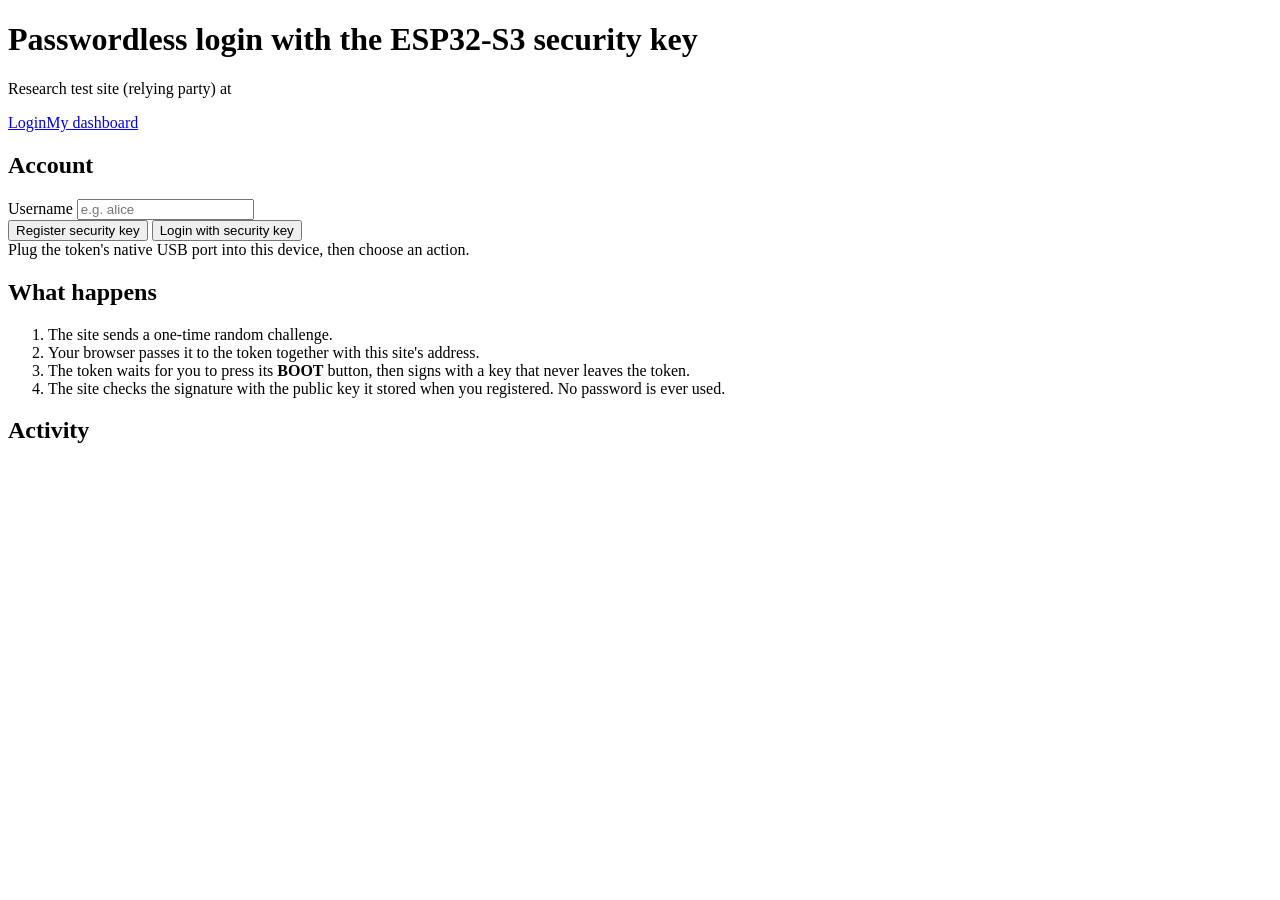
==== rp/static/index.html @ 5da0b701 "Phase 3+4: CTAP2 authenticator, credential store, local relying party with dashboards Firmware (fido" ====
<!doctype html>
<html lang="en">
<head>
  <meta charset="utf-8">
  <meta name="viewport" content="width=device-width, initial-scale=1">
  <title>FIDO2 Token Login</title>
  <link rel="icon" href="data:,">
  <link rel="stylesheet" href="/static/styles.css">
  <script type="module" src="/static/app.js"></script>
</head>
<body>
<header>
  <h1>Passwordless login with the ESP32-S3 security key</h1>
  <p>Research test site (relying party) at <span id="origin" class="mono"></span></p>
  <nav><a href="/">Login</a><a href="/dashboard">My dashboard</a></nav>
</header>
<main>
  <section class="card">
    <h2>Account</h2>
    <label for="username">Username</label>
    <input id="username" type="text" autocomplete="username webauthn" placeholder="e.g. alice" autocapitalize="none" spellcheck="false">
    <div class="row">
      <button id="register" class="secondary">Register security key</button>
      <button id="login">Login with security key</button>
    </div>
    <div id="banner" class="banner">Plug the token's native USB port into this device, then choose an action.</div>
    <p id="dash" class="muted" hidden>You are logged in. <a href="/dashboard">Open your dashboard →</a></p>
  </section>
  <section class="card">
    <h2>What happens</h2>
    <ol class="steps">
      <li>The site sends a one-time random challenge.</li>
      <li>Your browser passes it to the token together with this site's address.</li>
      <li>The token waits for you to press its <b>BOOT</b> button, then signs with a key that never leaves the token.</li>
      <li>The site checks the signature with the public key it stored when you registered. No password is ever used.</li>
    </ol>
  </section>
  <section class="card">
    <h2>Activity</h2>
    <ul id="log"></ul>
  </section>
</main>
</body>
</html>
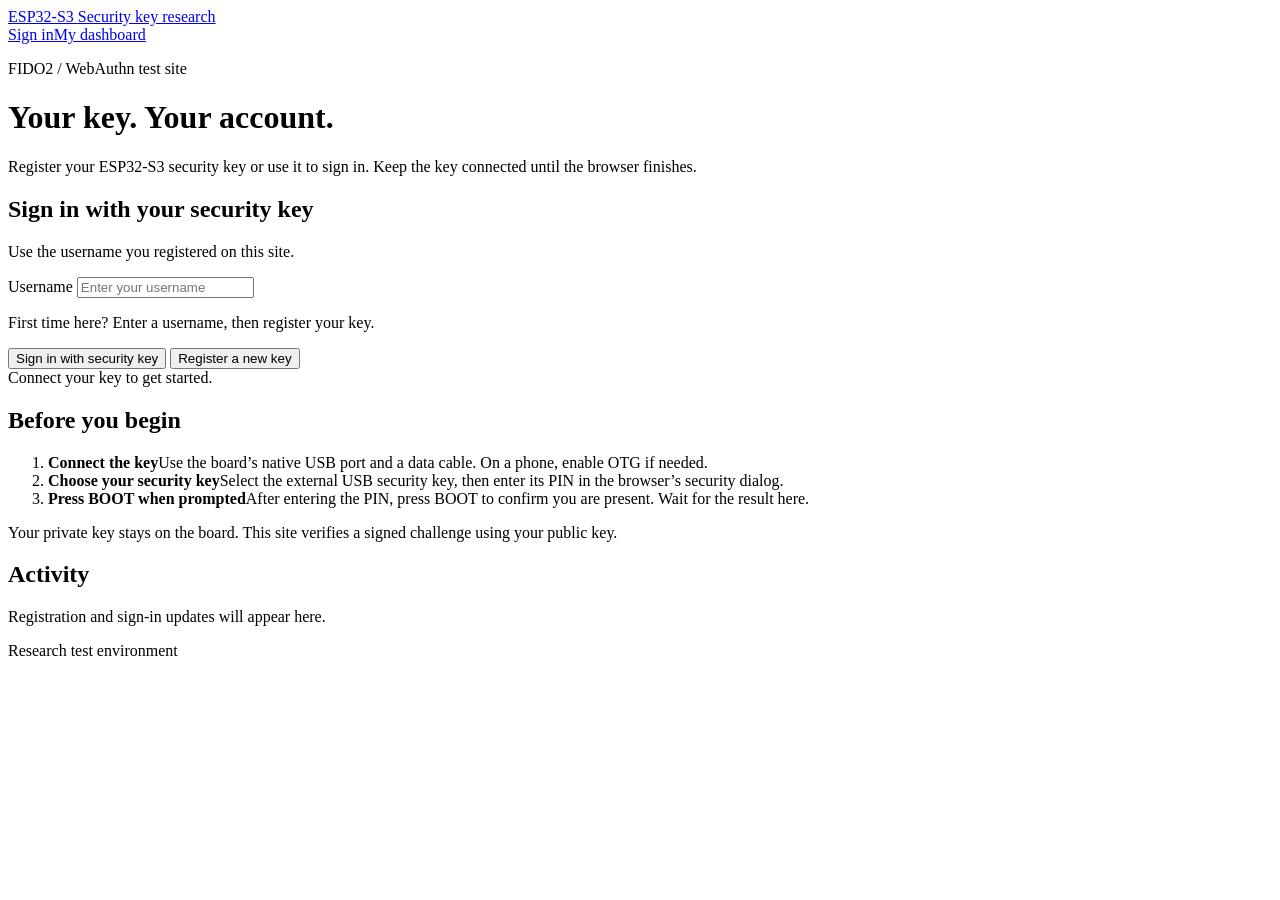
==== commit 965e257e: "Implement device-wide CTAP2 PIN authorization with persistent lockouts Add PIN protocol 1 setup/chan" ====
--- a/rp/static/index.html
+++ b/rp/static/index.html
@@ -3,42 +3,54 @@
 <head>
   <meta charset="utf-8">
   <meta name="viewport" content="width=device-width, initial-scale=1">
-  <title>FIDO2 Token Login</title>
+  <title>ESP32-S3 · Security key</title>
   <link rel="icon" href="data:,">
   <link rel="stylesheet" href="/static/styles.css">
   <script type="module" src="/static/app.js"></script>
 </head>
-<body>
-<header>
-  <h1>Passwordless login with the ESP32-S3 security key</h1>
-  <p>Research test site (relying party) at <span id="origin" class="mono"></span></p>
-  <nav><a href="/">Login</a><a href="/dashboard">My dashboard</a></nav>
+<body class="login-page">
+<header class="site-header">
+  <a class="brand" href="/">ESP32-S3 <span>Security key research</span></a>
+  <nav aria-label="Main navigation"><a href="/" aria-current="page">Sign in</a><a href="/dashboard">My dashboard</a></nav>
 </header>
 <main>
-  <section class="card">
-    <h2>Account</h2>
-    <label for="username">Username</label>
-    <input id="username" type="text" autocomplete="username webauthn" placeholder="e.g. alice" autocapitalize="none" spellcheck="false">
-    <div class="row">
-      <button id="register" class="secondary">Register security key</button>
-      <button id="login">Login with security key</button>
-    </div>
-    <div id="banner" class="banner">Plug the token's native USB port into this device, then choose an action.</div>
-    <p id="dash" class="muted" hidden>You are logged in. <a href="/dashboard">Open your dashboard →</a></p>
+  <div class="intro">
+    <p class="eyebrow">FIDO2 / WebAuthn test site</p>
+    <h1>Your key. Your account.</h1>
+    <p>Register your ESP32-S3 security key or use it to sign in. Keep the key connected until the browser finishes.</p>
+  </div>
+  <div class="auth-layout">
+    <section class="auth-panel" aria-labelledby="account-title">
+      <h2 id="account-title">Sign in with your security key</h2>
+      <p class="muted">Use the username you registered on this site.</p>
+      <form id="account-form">
+        <label for="username">Username</label>
+        <input id="username" name="username" type="text" required autocomplete="username" placeholder="Enter your username" autocapitalize="none" spellcheck="false" aria-describedby="username-help">
+        <p id="username-help" class="field-help">First time here? Enter a username, then register your key.</p>
+        <div class="row">
+          <button id="login" type="submit">Sign in with security key</button>
+          <button id="register" type="button" class="secondary">Register a new key</button>
+        </div>
+      </form>
+      <div id="banner" class="banner" role="status" aria-live="polite" aria-atomic="true">Connect your key to get started.</div>
+      <p id="dash" class="muted" hidden>You are signed in. <a href="/dashboard">Open your dashboard →</a></p>
+    </section>
+    <aside class="key-guide" aria-labelledby="guide-title">
+      <h2 id="guide-title">Before you begin</h2>
+      <ol class="connection-steps">
+        <li><strong>Connect the key</strong><span>Use the board’s native USB port and a data cable. On a phone, enable OTG if needed.</span></li>
+        <li><strong>Choose your security key</strong><span>Select the external USB security key, then enter its PIN in the browser’s security dialog.</span></li>
+        <li><strong>Press BOOT when prompted</strong><span>After entering the PIN, press BOOT to confirm you are present. Wait for the result here.</span></li>
+      </ol>
+      <p class="privacy-note">Your private key stays on the board. This site verifies a signed challenge using your public key.</p>
+    </aside>
+  </div>
+  <section class="activity-section" aria-labelledby="activity-title">
+    <h2 id="activity-title">Activity</h2>
+    <p id="log-empty" class="muted">Registration and sign-in updates will appear here.</p>
+    <ul id="log" aria-label="Registration and sign-in history"></ul>
   </section>
-  <section class="card">
-    <h2>What happens</h2>
-    <ol class="steps">
-      <li>The site sends a one-time random challenge.</li>
-      <li>Your browser passes it to the token together with this site's address.</li>
-      <li>The token waits for you to press its <b>BOOT</b> button, then signs with a key that never leaves the token.</li>
-      <li>The site checks the signature with the public key it stored when you registered. No password is ever used.</li>
-    </ol>
-  </section>
-  <section class="card">
-    <h2>Activity</h2>
-    <ul id="log"></ul>
-  </section>
+  <footer class="site-footer">Research test environment <span id="origin" class="mono"></span></footer>
 </main>
 </body>
 </html>
